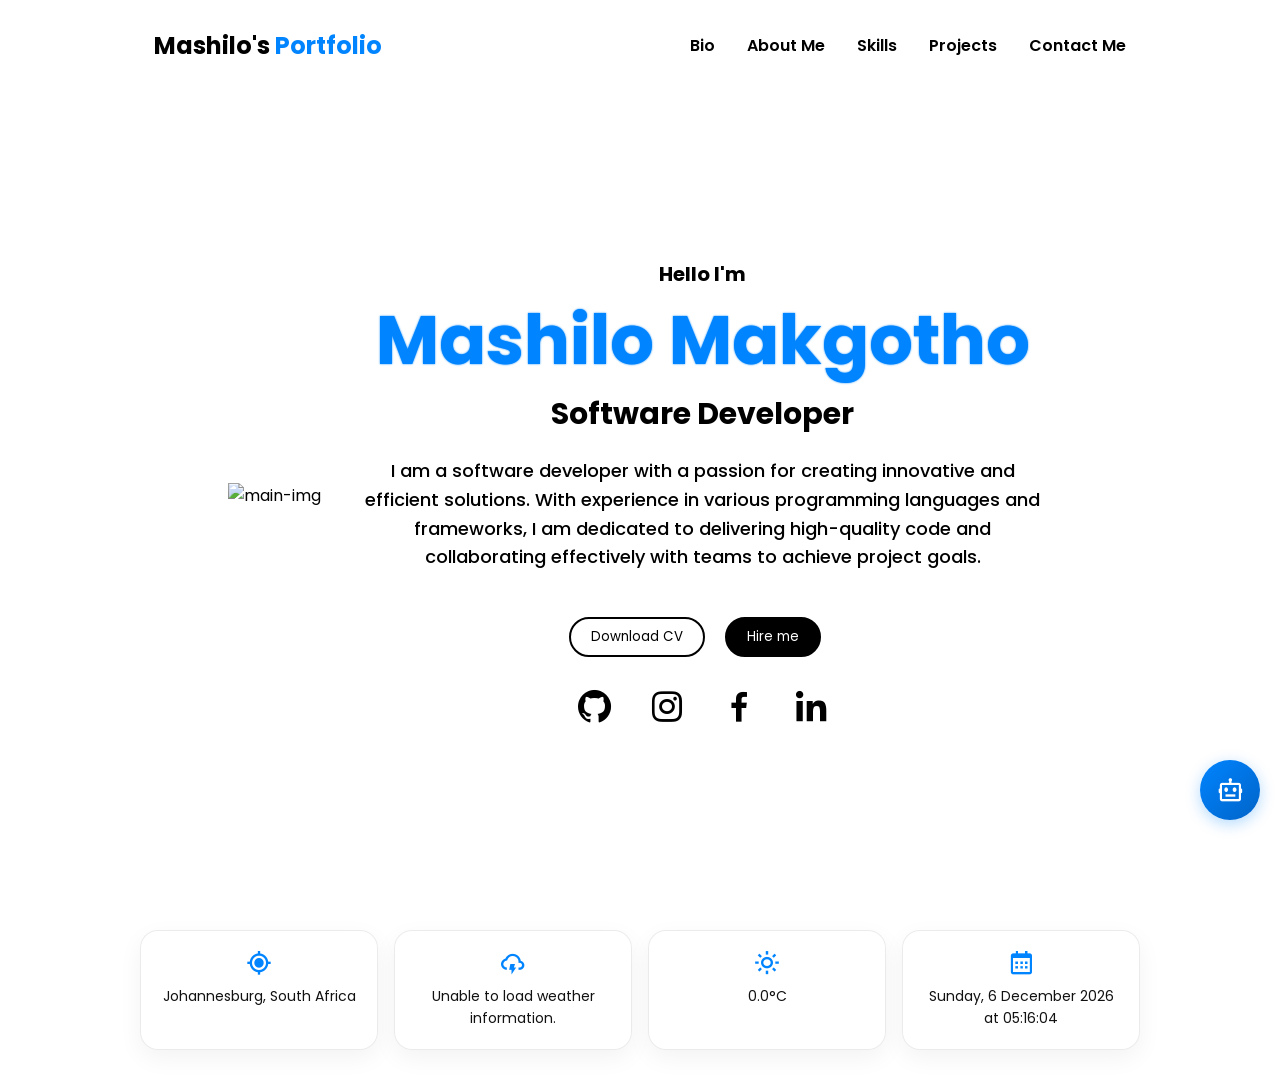
==== index.html @ 97f896b7 "Add files via upload" ====
<!DOCTYPE html>
<html lang="en">
<head>
    <meta charset="UTF-8">
    <meta name="viewport" content="width=device-width, initial-scale=1.0">
    <title>Mashilo's Portfolio Website</title>
    <link rel="stylesheet" href="style.css">
    <link rel="stylesheet" href="https://unpkg.com/aos@next/dist/aos.css" />
    <!-- Boxicons CSS -->
    <link href='https://unpkg.com/boxicons@2.1.4/css/boxicons.min.css' rel='stylesheet'>
</head>
<body>
    <nav>
        <div class="logo">
            <h2 data-aos="zoom-in" data-aos-duration="1200">Mashilo's <span> Portfolio</span></h2>
        </div>
        <div class="link">
            <ul>
                <li data-aos="fade-up" data-aos-duration="1200" data-aos-delay="200"><a href="index.html#bio">Bio</a></li>
                <li data-aos="fade-up" data-aos-duration="1200" data-aos-delay="400"><a href="about.html">About Me</a></li>
                <li data-aos="fade-up" data-aos-duration="1200" data-aos-delay="600"><a href="skills.html">Skills</a></li>
                <li data-aos="fade-up" data-aos-duration="1200" data-aos-delay="800"><a href="projects.html">Projects</a></li>
                <li data-aos="fade-up" data-aos-duration="1200" data-aos-delay="1000"><a href="contact.html">Contact Me</a></li>
            </ul>
        </div>
    </nav>
    <section class="bio" id="bio">
        <div class="img-term" data-aos="zoom-out-right" data-aos-duration="2500"><img class="men" src="img/Mashilo1.PNG" alt="main-img"></div>
        <div class="main-detail">
            <p data-aos="fade-left" data-aos-duration="1200" data-aos-delay="1200">Hello I'm</p>
            <h1 data-aos="fade-right" data-aos-duration="1200" data-aos-delay="1400">Mashilo Makgotho</h1>
            <h4 data-aos="fade-in" data-aos-duration="1200" data-aos-delay="1600">Software Developer</h4>
            <h5 data-aos="fade-in" data-aos-duration="1200" data-aos-delay="1700">I am a software developer with a passion for creating
                 innovative and efficient solutions. With experience in various programming languages and frameworks, I am dedicated to 
                 delivering high-quality code and collaborating effectively with teams to achieve project goals.</h5> 
            <br>
            <div class="btn">
                <button id="downloadCv" class="btn-1" data-aos="zoom-in-right" data-aos-duration="1200" data-aos-delay="1800">Download CV</button>
                <button class="btn-2" data-aos="zoom-in-left" data-aos-duration="1200" data-aos-delay="1800">Hire me</button>
            </div>

            <div class="social">
                <i class="bx bxl-github" data-aos="zoom-in" data-aos-duration="1200" data-aos-delay="2000"></i>
                <i class="bx bxl-instagram" data-aos="zoom-in" data-aos-duration="1200" data-aos-delay="2100"></i>
                <i class="bx bxl-facebook" data-aos="zoom-in" data-aos-duration="1200" data-aos-delay="2200"></i>
                <i class="bx bxl-linkedin" data-aos="zoom-in" data-aos-duration="1200" data-aos-delay="2300"></i>
            </div>
        </div>
    </section>

    <footer class="site-footer">
        <div class="weather-blocks">
            <div class="weather-block" >
                <i class="bx bx-current-location"></i>
                <p id="weatherLocation">Detecting your location...</p>
            </div>
            <div class="weather-block" >
                <i class="bx bx-cloud-lightning"></i>
                <p id="weatherDescription"></p>
            </div>
            <div class="weather-block" >
                <i class="bx bx-sun"></i>
                <p id="weatherTemp"></p>
            </div>
            <div class="weather-block" >
                <i class="bx bx-calendar"></i>
                <p id="weatherDate"></p>
            </div>
        </div>
    </footer>
    <script src="https://unpkg.com/aos@next/dist/aos.js"></script>
    <script>
      AOS.init({offset:0});
    </script>
    <script src="script.js"></script>
    <script>
        // Scroll buttons functionality
        const scrollButtons = document.getElementById('scroll-buttons');
        const scrollUp = document.getElementById('scroll-up');
        const scrollDown = document.getElementById('scroll-down');

        function toggleScrollButtons() {
            const scrollTop = window.pageYOffset || document.documentElement.scrollTop;
            const windowHeight = window.innerHeight;
            const documentHeight = document.documentElement.scrollHeight;

            if (scrollTop > 100) {
                scrollButtons.classList.add('show');
            } else {
                scrollButtons.classList.remove('show');
            }

            // Hide down button if at bottom
            if (scrollTop + windowHeight >= documentHeight - 100) {
                scrollDown.style.opacity = '0.5';
                scrollDown.style.pointerEvents = 'none';
            } else {
                scrollDown.style.opacity = '1';
                scrollDown.style.pointerEvents = 'auto';
            }

            // Hide up button if at top
            if (scrollTop < 100) {
                scrollUp.style.opacity = '0.5';
                scrollUp.style.pointerEvents = 'none';
            } else {
                scrollUp.style.opacity = '1';
                scrollUp.style.pointerEvents = 'auto';
            }
        }

        scrollUp.addEventListener('click', () => {
            window.scrollTo({ top: 0, behavior: 'smooth' });
        });

        scrollDown.addEventListener('click', () => {
            window.scrollTo({ top: document.body.scrollHeight, behavior: 'smooth' });
        });

        window.addEventListener('scroll', toggleScrollButtons);
        window.addEventListener('load', toggleScrollButtons);
    </script>
    <div id="scroll-buttons">
        <button id="scroll-up"><i class="bx bx-chevron-up"></i></button>
        <button id="scroll-down"><i class="bx bx-chevron-down"></i></button>
    </div>
    <div id="bot-trigger-small" onclick="window.location.href='about.html'">
        <i class="bx bx-bot"></i>
    </div>
</body>
</html>
---- style.css ----
@import url('https://fonts.googleapis.com/css2?family=Poppins:wght@200;300;500;600;700;900&display=swap');

*{
    margin: 0;
    padding: 0;
    font-family: 'Poppins', sans-serif;
    box-sizing: border-box;
}

body{
    width: 100%;
    min-height: 100vh;
}

/* Custom Scrollbar for the entire page */
::-webkit-scrollbar {
    width: 12px;
}

::-webkit-scrollbar-track {
    background: rgba(0, 132, 255, 0.1);
    border-radius: 10px;
}

::-webkit-scrollbar-thumb {
    background: linear-gradient(135deg, rgb(0, 132, 255), rgb(0, 100, 200));
    border-radius: 10px;
    border: 3px solid rgba(255, 255, 255, 0.3);
}

::-webkit-scrollbar-thumb:hover {
    background: linear-gradient(135deg, rgb(0, 100, 200), rgb(0, 80, 180));
}

nav{
    width: 100%;
    height: 10vh;
    display: flex;
    justify-content: space-around;
    align-items: center;
}

nav .logo h2 span{
    color: rgb(0, 132, 255);
}

nav .link ul{
    display: flex;
    align-items: center;
    justify-content: center;
    gap: 2rem;
    list-style: none;
}

nav .link ul li a{
    position: relative;
    text-decoration: none;
    color: black;
    font-weight: 600;
}

nav .link ul li a::before{
    content: "";
    position: absolute;
    left: 0;
    bottom: -4px;
    height: 3.5px;
    border-radius: 20px;
    background-color: rgb(0, 132, 255);
    width: 100%;
    scale: 0;
    transition: 0.2s ease-in-out;
}

nav .link ul li a:hover::before{
    scale: 1;
}

.bio{
    width: 100%;
    height: 90vh;
    display: flex;
    align-items: center;
    justify-content: center;
    gap: 2rem;
}

.bio .men{
    width: 400px;
    transition: 1s ease;
}

.bio .men:hover{
    transform: scale(1.3);
}

.bio .main-detail{
    text-align: center;
    color: black;
}

.bio .main-detail p{
    font-size: 20px;
    font-weight: 700;
}

.bio .main-detail h1{
    font-size: clamp(40px, 5px + 5vw, 70px);
    color: rgb(0, 132, 255);
    text-shadow: 0 0 2px rgb(0, 132, 255);
}

.bio .main-detail h4{
    font-size: 30px;
    margin-bottom: 20px;
}

.bio .main-detail h5{
    font-size: 18px;
    font-weight: 500;
    max-width: 700px;
    margin: 0 auto 20px;
    line-height: 1.6;
}

.bio .btn button{
    padding: 8px 20px;
    border-radius: 30px;
    margin-right: 1rem;
    margin-bottom: 30px;
    border: 2px solid black;
    outline: none;
    cursor: pointer;
    transition: 0.5s linear;
}

.bio .btn .btn-1{
    background-color: white;
    color: black;
    transition: 0.3s linear;
}

.bio .btn .btn-2{
    background-color: black;
    color: white;
    transition: 0.3s linear;
}

.bio .btn .btn-1:hover{
    background-color: black;
    color: white;
    box-shadow: 0 0 5px 2px black;
}

.bio .btn .btn-2:hover{
    background-color: white;
    color: black;
    box-shadow: 0 0 5px 2px black;
}

.social i{
    color: black;
    font-size: 40px;
    border-radius: 50%;
    margin: 0 14px;
    cursor: pointer;
    transition: 0.3s linear;
}

.social i:hover{
    color: white;
    background-color: black;
    box-shadow: 0 0 10px 5px rgb(0, 132, 255);
}

.about {
    width: 100%;
    padding: 50px 20px;
    text-align: center;
    background-color: #f9f9f9;
    color: black;
}

.about h2 {
    font-size: 36px;
    margin-bottom: 20px;
    color: rgb(0, 132, 255);
}

.about p {
    font-size: 18px;
    line-height: 1.6;
    max-width: 800px;
    margin: 0 auto;
}

.site-footer {
    width: 100%;
    padding: 30px 20px;
    color: #111;
    text-align: center;
}

.weather-blocks {
    display: grid;
    grid-template-columns: repeat(auto-fit, minmax(180px, 1fr));
    gap: 16px;
    max-width: 1000px;
    margin: 0 auto;
}

.weather-block {
    display: flex;
    flex-direction: column;
    align-items: center;
    gap: 8px;
    padding: 18px;
    border: 1px solid rgba(0, 0, 0, 0.08);
    border-radius: 18px;
    background-color: rgba(255, 255, 255, 0.92);
    box-shadow: 0 8px 24px rgba(0, 0, 0, 0.05);
    min-height: 120px;
}

.weather-block i {
    font-size: 28px;
    color: rgb(0, 132, 255);
}

.weather-block p {
    font-size: 14px;
    line-height: 1.6;
    margin: 0;
    color: #111;
    text-align: center;
    max-width: 220px;
}

.skills {
    width: 100%;
    padding: 50px 20px;
    background-color: #fff;
    color: black;
    text-align: center;
}

.skills h2 {
    font-size: 36px;
    margin-bottom: 40px;
    color: rgb(0, 132, 255);
}

.skill-category {
    margin-bottom: 40px;
}

.skill-category h3 {
    font-size: 24px;
    margin-bottom: 20px;
    color: rgb(0, 132, 255);
}

.skill-icons {
    display: flex;
    flex-wrap: wrap;
    justify-content: center;
    gap: 20px;
}

.skill-item {
    display: flex;
    flex-direction: column;
    align-items: center;
    text-align: center;
}

.skill-item i {
    font-size: 50px;
    color: black;
    cursor: pointer;
    transition: 0.3s linear;
    border-radius: 50%;
    padding: 10px;
}

.skill-item i:hover {
    color: white;
    background-color: rgb(0, 132, 255);
    box-shadow: 0 0 10px 5px rgba(0, 132, 255, 0.5);
}

.skill-item p {
    margin-top: 8px;
    font-size: 14px;
    font-weight: 500;
    color: #333;
}

/* Chatbot Styles */
.bot-trigger {
    display: flex;
    align-items: center;
    justify-content: center;
    gap: 10px;
    padding: 15px;
    background-color: #f0f8ff;
    border: 2px solid rgb(0, 132, 255);
    border-radius: 10px;
    cursor: pointer;
    transition: 0.3s;
    margin: 20px auto;
    max-width: 400px;
}

.bot-trigger:hover {
    background-color: rgb(0, 132, 255);
    color: white;
}

.bot-trigger i {
    font-size: 30px;
}

.chat-window {
    position: fixed;
    right: -320px; /* Start off-screen */
    top: 0;
    width: 300px;
    height: 100%;
    background: linear-gradient(135deg, rgba(255, 255, 255, 0.95), rgba(240, 248, 255, 0.95));
    backdrop-filter: blur(10px);
    border-left: 2px solid rgb(0, 132, 255);
    border-radius: 15px 0 0 15px;
    box-shadow: -5px 0 20px rgba(0, 132, 255, 0.3);
    display: flex;
    flex-direction: column;
    z-index: 1000;
    transition: right 0.5s ease-in-out, transform 0.3s ease;
    transform: scale(0.95);
}

.chat-window.show {
    right: 0;
    transform: scale(1);
}

.chat-header {
    display: flex;
    justify-content: space-between;
    align-items: center;
    padding: 15px;
    background: linear-gradient(90deg, rgb(0, 132, 255), rgb(0, 100, 200));
    color: white;
    border-radius: 15px 0 0 0;
    box-shadow: 0 2px 10px rgba(0, 0, 0, 0.1);
}

#close-chat {
    background: rgba(255, 255, 255, 0.2);
    border: none;
    color: white;
    font-size: 20px;
    cursor: pointer;
    border-radius: 50%;
    width: 30px;
    height: 30px;
    display: flex;
    align-items: center;
    justify-content: center;
    transition: background 0.3s ease, transform 0.2s ease;
}

#close-chat:hover {
    background: rgba(255, 255, 255, 0.4);
    transform: scale(1.1);
}

#chat-messages {
    flex: 1;
    overflow-y: auto;
    padding: 15px;
    background: rgba(255, 255, 255, 0.8);
    border-bottom: 1px solid rgba(0, 132, 255, 0.2);
}

/* Custom Scrollbar for Chat Messages */
#chat-messages::-webkit-scrollbar {
    width: 8px;
}

#chat-messages::-webkit-scrollbar-track {
    background: rgba(0, 132, 255, 0.1);
    border-radius: 10px;
}

#chat-messages::-webkit-scrollbar-thumb {
    background: linear-gradient(135deg, rgb(0, 132, 255), rgb(0, 100, 200));
    border-radius: 10px;
    border: 2px solid rgba(255, 255, 255, 0.3);
}

#chat-messages::-webkit-scrollbar-thumb:hover {
    background: linear-gradient(135deg, rgb(0, 100, 200), rgb(0, 80, 180));
}

.chat-input-area {
    display: flex;
    padding: 15px;
    background: rgba(255, 255, 255, 0.9);
    border-radius: 0 0 15px 0;
}

.message {
    margin-bottom: 12px;
    padding: 10px 12px;
    border-radius: 15px;
    font-size: 14px;
    line-height: 1.4;
    animation: fadeIn 0.3s ease-in;
}

.message.user {
    text-align: right;
    background: linear-gradient(135deg, rgb(0, 132, 255), rgb(0, 100, 200));
    color: white;
    align-self: flex-end;
    margin-left: 50px;
}

.message.bot {
    text-align: left;
    background: linear-gradient(135deg, #f1f8e9, #e8f5e8);
    color: #333;
    align-self: flex-start;
    margin-right: 50px;
    border: 1px solid rgba(0, 132, 255, 0.1);
}

#chat-input {
    flex: 1;
    padding: 12px 15px;
    border: 2px solid rgba(0, 132, 255, 0.3);
    border-radius: 25px;
    outline: none;
    font-size: 14px;
    transition: border-color 0.3s ease, box-shadow 0.3s ease;
}

#chat-input:focus {
    border-color: rgb(0, 132, 255);
    box-shadow: 0 0 8px rgba(0, 132, 255, 0.3);
}

#chat-send {
    margin-left: 10px;
    padding: 12px 20px;
    background: linear-gradient(135deg, rgb(0, 132, 255), rgb(0, 100, 200));
    color: white;
    border: none;
    border-radius: 25px;
    cursor: pointer;
    font-weight: 600;
    transition: transform 0.2s ease, box-shadow 0.3s ease;
}

#chat-send:hover {
    transform: translateY(-2px);
    box-shadow: 0 4px 15px rgba(0, 132, 255, 0.4);
}

@keyframes fadeIn {
    from {
        opacity: 0;
        transform: translateY(10px);
    }
    to {
        opacity: 1;
        transform: translateY(0);
    }
}

/* Scroll Buttons */
#scroll-buttons {
    position: fixed;
    bottom: 20px;
    right: 20px;
    display: flex;
    flex-direction: column;
    gap: 10px;
    z-index: 999;
    opacity: 0;
    visibility: hidden;
    transition: opacity 0.3s ease, visibility 0.3s ease;
}

#scroll-buttons.show {
    opacity: 1;
    visibility: visible;
}

#scroll-up, #scroll-down {
    width: 50px;
    height: 50px;
    border: none;
    border-radius: 50%;
    background: linear-gradient(135deg, rgb(0, 132, 255), rgb(0, 100, 200));
    color: white;
    cursor: pointer;
    display: flex;
    align-items: center;
    justify-content: center;
    font-size: 24px;
    box-shadow: 0 4px 15px rgba(0, 132, 255, 0.3);
    transition: transform 0.2s ease, box-shadow 0.3s ease;
}

#scroll-up:hover, #scroll-down:hover {
    transform: scale(1.1);
    box-shadow: 0 6px 20px rgba(0, 132, 255, 0.4);
}

#scroll-up:active, #scroll-down:active {
    transform: scale(0.95);
}

/* Small Bot Trigger */
#bot-trigger-small {
    position: fixed;
    bottom: 80px;
    right: 20px;
    width: 60px;
    height: 60px;
    border-radius: 50%;
    background: linear-gradient(135deg, rgb(0, 132, 255), rgb(0, 100, 200));
    color: white;
    display: flex;
    align-items: center;
    justify-content: center;
    font-size: 28px;
    cursor: pointer;
    box-shadow: 0 4px 15px rgba(0, 132, 255, 0.3);
    transition: transform 0.2s ease, box-shadow 0.3s ease;
    z-index: 1000;
    animation: pulse 2s infinite;
}

#bot-trigger-small:hover {
    transform: scale(1.1);
    box-shadow: 0 6px 20px rgba(0, 132, 255, 0.4);
}

@keyframes pulse {
    0% {
        box-shadow: 0 4px 15px rgba(0, 132, 255, 0.3);
    }
    50% {
        box-shadow: 0 4px 20px rgba(0, 132, 255, 0.5);
    }
    100% {
        box-shadow: 0 4px 15px rgba(0, 132, 255, 0.3);
    }
}

.contact {
    width: 100%;
    min-height: calc(100vh - 10vh);
    padding: 60px 20px;
    background-color: #f6f8ff;
    color: #111;
}

.contact-header {
    max-width: 900px;
    margin: 0 auto;
    text-align: center;
}

.contact-header h2 {
    font-size: 36px;
    color: rgb(0, 132, 255);
    margin-bottom: 10px;
}

.contact-header p {
    font-size: 18px;
    max-width: 700px;
    margin: 0 auto;
    line-height: 1.7;
}

.contact-grid {
    display: grid;
    grid-template-columns: repeat(auto-fit, minmax(220px, 1fr));
    gap: 20px;
    margin-top: 40px;
}

.contact-card {
    background-color: white;
    border: 1px solid rgba(0, 0, 0, 0.08);
    border-radius: 24px;
    padding: 30px 24px;
    text-align: center;
    box-shadow: 0 18px 45px rgba(0, 0, 0, 0.05);
}

.contact-card i {
    font-size: 40px;
    color: rgb(0, 132, 255);
    margin-bottom: 18px;
}

.contact-card h3 {
    font-size: 20px;
    margin-bottom: 10px;
}

.contact-card p {
    font-size: 16px;
    line-height: 1.6;
}

.contact-card a {
    color: #111;
    text-decoration: none;
    font-weight: 600;
}

.contact-card a:hover {
    color: rgb(0, 132, 255);
}

.qr-grid {
    display: grid;
    grid-template-columns: repeat(auto-fit, minmax(240px, 1fr));
    gap: 24px;
    margin-top: 40px;
}

.qr-card {
    background-color: white;
    border-radius: 24px;
    padding: 30px 24px;
    text-align: center;
    border: 1px solid rgba(0, 0, 0, 0.08);
    box-shadow: 0 18px 45px rgba(0, 0, 0, 0.05);
}

.qr-code {
    width: 160px;
    height: 160px;
    margin: 0 auto 18px;
    border-radius: 24px;
    overflow: hidden;
    background-color: #111;
    display: flex;
    align-items: center;
    justify-content: center;
}

.qr-card h4 {
    font-size: 18px;
    margin-bottom: 8px;
    color: rgb(0, 132, 255);
}

.qr-card p {
    font-size: 15px;
    line-height: 1.6;
    color: #444;
}

@media (max-width:768px) {
    nav .link{
        display: none;
    }

    .bio{
        display: flex;
        flex-direction: column;
    }

    .img-term{
        display: flex;
        justify-content: center;
    }

    .bio .men{
        width: 50%;
    }

    .skill-icons {
        gap: 15px;
    }

    .skill-item i {
        font-size: 40px;
    }

    .skill-item p {
        font-size: 12px;
    }
}

/* Projects Page Styles */
.projects {
    width: 100%;
    min-height: calc(100vh - 10vh);
    padding: 60px 20px;
    background-color: #f6f8ff;
    color: #111;
}

.projects-header {
    max-width: 900px;
    margin: 0 auto;
    text-align: center;
    margin-bottom: 60px;
}

.projects-header h2 {
    font-size: 36px;
    color: rgb(0, 132, 255);
    margin-bottom: 10px;
}

.projects-header p {
    font-size: 18px;
    max-width: 700px;
    margin: 0 auto;
    line-height: 1.7;
}

.projects-grid {
    display: grid;
    grid-template-columns: repeat(auto-fit, minmax(300px, 1fr));
    gap: 40px;
    max-width: 1200px;
    margin: 0 auto;
}

.project-card {
    background-color: white;
    border-radius: 15px;
    overflow: hidden;
    box-shadow: 0 8px 24px rgba(0, 0, 0, 0.08);
    transition: transform 0.3s ease, box-shadow 0.3s ease;
}

.project-card:hover {
    transform: translateY(-10px);
    box-shadow: 0 12px 32px rgba(0, 132, 255, 0.15);
}

.project-slider {
    position: relative;
    width: 100%;
    height: 250px;
    background-color: #f0f0f0;
    overflow: hidden;
}

.slide-container {
    display: flex;
    width: 100%;
    height: 100%;
}

.slide {
    min-width: 100%;
    height: 100%;
    display: flex;
    align-items: center;
    justify-content: center;
    transition: transform 0.5s ease;
}

.slide img {
    width: 100%;
    height: 100%;
    object-fit: cover;
}

.slide-placeholder {
    width: 100%;
    height: 100%;
    background: linear-gradient(135deg, rgba(0, 132, 255, 0.1), rgba(0, 132, 255, 0.05));
    display: flex;
    align-items: center;
    justify-content: center;
    font-size: 60px;
    color: rgb(0, 132, 255);
}

.slider-controls {
    position: absolute;
    bottom: 10px;
    left: 50%;
    transform: translateX(-50%);
    display: flex;
    gap: 5px;
    z-index: 10;
}

.dot {
    width: 10px;
    height: 10px;
    border-radius: 50%;
    background-color: rgba(255, 255, 255, 0.6);
    cursor: pointer;
    transition: 0.3s ease;
}

.dot.active {
    background-color: rgb(0, 132, 255);
}

.slider-arrows {
    position: absolute;
    top: 50%;
    transform: translateY(-50%);
    width: 100%;
    display: flex;
    justify-content: space-between;
    padding: 0 15px;
    z-index: 5;
}

.arrow {
    background-color: rgba(0, 0, 0, 0.5);
    color: white;
    border: none;
    width: 40px;
    height: 40px;
    border-radius: 50%;
    cursor: pointer;
    display: flex;
    align-items: center;
    justify-content: center;
    font-size: 20px;
    transition: background-color 0.3s ease;
}

.arrow:hover {
    background-color: rgb(0, 132, 255);
}

.project-content {
    padding: 25px;
}

.project-content h3 {
    font-size: 22px;
    color: rgb(0, 132, 255);
    margin-bottom: 10px;
}

.project-content p {
    font-size: 15px;
    line-height: 1.6;
    color: #555;
    margin-bottom: 15px;
}

.project-tags {
    display: flex;
    flex-wrap: wrap;
    gap: 8px;
    margin-bottom: 15px;
}

.tag {
    display: inline-block;
    padding: 5px 12px;
    background-color: rgba(0, 132, 255, 0.1);
    color: rgb(0, 132, 255);
    border-radius: 20px;
    font-size: 12px;
    font-weight: 600;
}

.project-links {
    display: flex;
    gap: 10px;
}

.project-links a {
    flex: 1;
    padding: 10px 15px;
    background-color: rgb(0, 132, 255);
    color: white;
    text-decoration: none;
    border-radius: 8px;
    text-align: center;
    font-weight: 600;
    transition: 0.3s ease;
    font-size: 14px;
}

.project-links a:hover {
    background-color: rgb(0, 100, 200);
    box-shadow: 0 4px 12px rgba(0, 132, 255, 0.3);
}
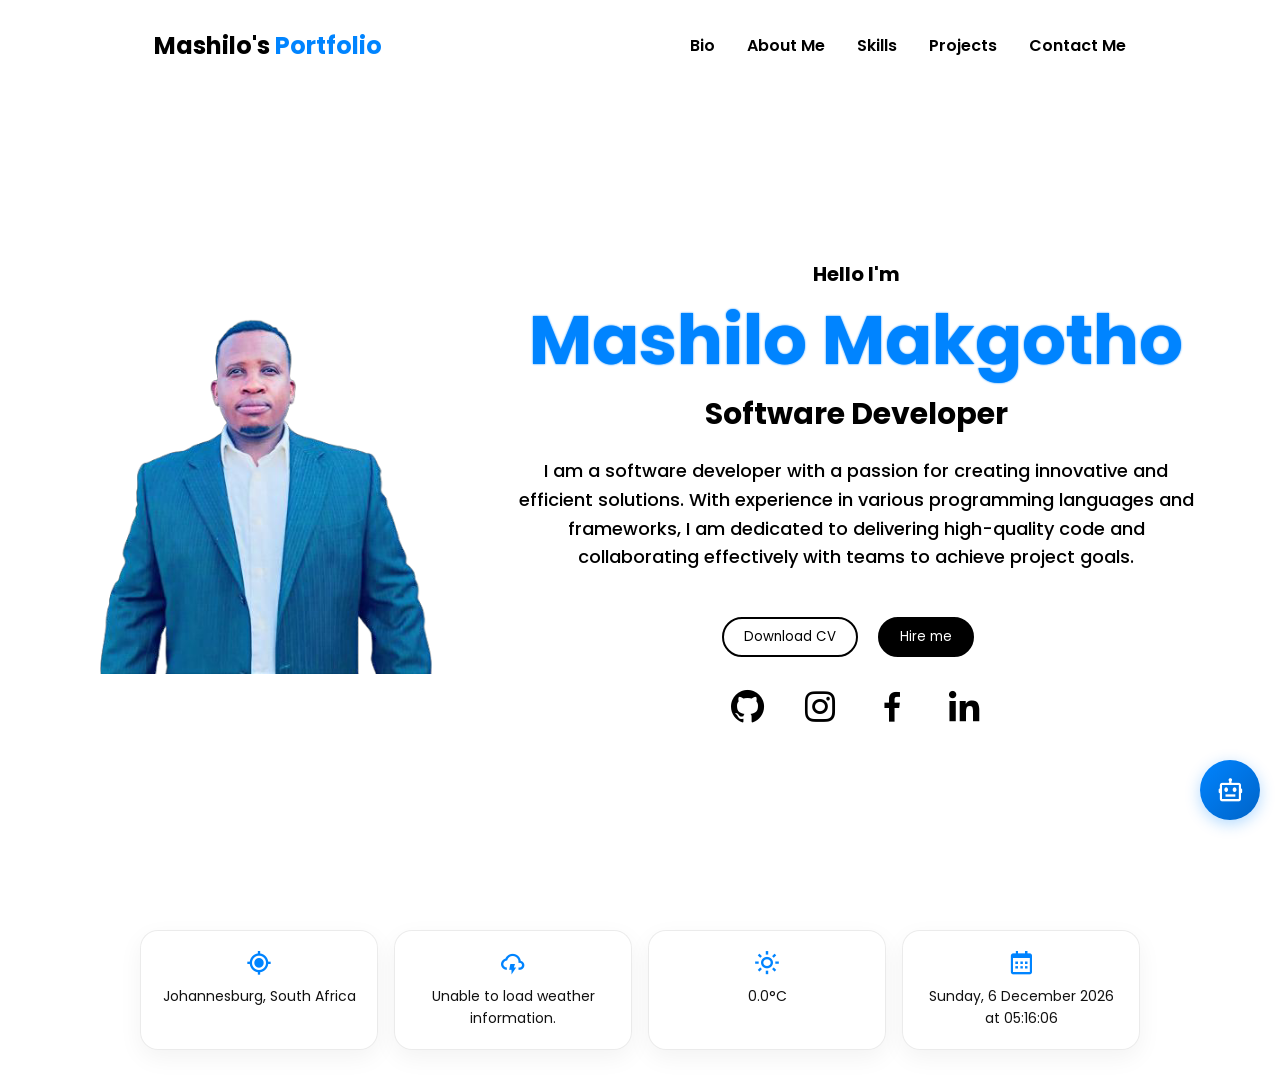
==== commit a13b15b4: "adding a picture and modifing index page" ====
--- a/index.html
+++ b/index.html
@@ -1,131 +1,131 @@
-<!DOCTYPE html>
-<html lang="en">
-<head>
-    <meta charset="UTF-8">
-    <meta name="viewport" content="width=device-width, initial-scale=1.0">
-    <title>Mashilo's Portfolio Website</title>
-    <link rel="stylesheet" href="style.css">
-    <link rel="stylesheet" href="https://unpkg.com/aos@next/dist/aos.css" />
-    <!-- Boxicons CSS -->
-    <link href='https://unpkg.com/boxicons@2.1.4/css/boxicons.min.css' rel='stylesheet'>
-</head>
-<body>
-    <nav>
-        <div class="logo">
-            <h2 data-aos="zoom-in" data-aos-duration="1200">Mashilo's <span> Portfolio</span></h2>
-        </div>
-        <div class="link">
-            <ul>
-                <li data-aos="fade-up" data-aos-duration="1200" data-aos-delay="200"><a href="index.html#bio">Bio</a></li>
-                <li data-aos="fade-up" data-aos-duration="1200" data-aos-delay="400"><a href="about.html">About Me</a></li>
-                <li data-aos="fade-up" data-aos-duration="1200" data-aos-delay="600"><a href="skills.html">Skills</a></li>
-                <li data-aos="fade-up" data-aos-duration="1200" data-aos-delay="800"><a href="projects.html">Projects</a></li>
-                <li data-aos="fade-up" data-aos-duration="1200" data-aos-delay="1000"><a href="contact.html">Contact Me</a></li>
-            </ul>
-        </div>
-    </nav>
-    <section class="bio" id="bio">
-        <div class="img-term" data-aos="zoom-out-right" data-aos-duration="2500"><img class="men" src="img/Mashilo1.PNG" alt="main-img"></div>
-        <div class="main-detail">
-            <p data-aos="fade-left" data-aos-duration="1200" data-aos-delay="1200">Hello I'm</p>
-            <h1 data-aos="fade-right" data-aos-duration="1200" data-aos-delay="1400">Mashilo Makgotho</h1>
-            <h4 data-aos="fade-in" data-aos-duration="1200" data-aos-delay="1600">Software Developer</h4>
-            <h5 data-aos="fade-in" data-aos-duration="1200" data-aos-delay="1700">I am a software developer with a passion for creating
-                 innovative and efficient solutions. With experience in various programming languages and frameworks, I am dedicated to 
-                 delivering high-quality code and collaborating effectively with teams to achieve project goals.</h5> 
-            <br>
-            <div class="btn">
-                <button id="downloadCv" class="btn-1" data-aos="zoom-in-right" data-aos-duration="1200" data-aos-delay="1800">Download CV</button>
-                <button class="btn-2" data-aos="zoom-in-left" data-aos-duration="1200" data-aos-delay="1800">Hire me</button>
-            </div>
-
-            <div class="social">
-                <i class="bx bxl-github" data-aos="zoom-in" data-aos-duration="1200" data-aos-delay="2000"></i>
-                <i class="bx bxl-instagram" data-aos="zoom-in" data-aos-duration="1200" data-aos-delay="2100"></i>
-                <i class="bx bxl-facebook" data-aos="zoom-in" data-aos-duration="1200" data-aos-delay="2200"></i>
-                <i class="bx bxl-linkedin" data-aos="zoom-in" data-aos-duration="1200" data-aos-delay="2300"></i>
-            </div>
-        </div>
-    </section>
-
-    <footer class="site-footer">
-        <div class="weather-blocks">
-            <div class="weather-block" >
-                <i class="bx bx-current-location"></i>
-                <p id="weatherLocation">Detecting your location...</p>
-            </div>
-            <div class="weather-block" >
-                <i class="bx bx-cloud-lightning"></i>
-                <p id="weatherDescription"></p>
-            </div>
-            <div class="weather-block" >
-                <i class="bx bx-sun"></i>
-                <p id="weatherTemp"></p>
-            </div>
-            <div class="weather-block" >
-                <i class="bx bx-calendar"></i>
-                <p id="weatherDate"></p>
-            </div>
-        </div>
-    </footer>
-    <script src="https://unpkg.com/aos@next/dist/aos.js"></script>
-    <script>
-      AOS.init({offset:0});
-    </script>
-    <script src="script.js"></script>
-    <script>
-        // Scroll buttons functionality
-        const scrollButtons = document.getElementById('scroll-buttons');
-        const scrollUp = document.getElementById('scroll-up');
-        const scrollDown = document.getElementById('scroll-down');
-
-        function toggleScrollButtons() {
-            const scrollTop = window.pageYOffset || document.documentElement.scrollTop;
-            const windowHeight = window.innerHeight;
-            const documentHeight = document.documentElement.scrollHeight;
-
-            if (scrollTop > 100) {
-                scrollButtons.classList.add('show');
-            } else {
-                scrollButtons.classList.remove('show');
-            }
-
-            // Hide down button if at bottom
-            if (scrollTop + windowHeight >= documentHeight - 100) {
-                scrollDown.style.opacity = '0.5';
-                scrollDown.style.pointerEvents = 'none';
-            } else {
-                scrollDown.style.opacity = '1';
-                scrollDown.style.pointerEvents = 'auto';
-            }
-
-            // Hide up button if at top
-            if (scrollTop < 100) {
-                scrollUp.style.opacity = '0.5';
-                scrollUp.style.pointerEvents = 'none';
-            } else {
-                scrollUp.style.opacity = '1';
-                scrollUp.style.pointerEvents = 'auto';
-            }
-        }
-
-        scrollUp.addEventListener('click', () => {
-            window.scrollTo({ top: 0, behavior: 'smooth' });
-        });
-
-        scrollDown.addEventListener('click', () => {
-            window.scrollTo({ top: document.body.scrollHeight, behavior: 'smooth' });
-        });
-
-        window.addEventListener('scroll', toggleScrollButtons);
-        window.addEventListener('load', toggleScrollButtons);
-    </script>
-    <div id="scroll-buttons">
-        <button id="scroll-up"><i class="bx bx-chevron-up"></i></button>
-        <button id="scroll-down"><i class="bx bx-chevron-down"></i></button>
-    </div>
-    <div id="bot-trigger-small" onclick="window.location.href='about.html'">
-        <i class="bx bx-bot"></i>
-    </div>
-</body>
+<!DOCTYPE html>
+<html lang="en">
+<head>
+    <meta charset="UTF-8">
+    <meta name="viewport" content="width=device-width, initial-scale=1.0">
+    <title>Mashilo's Portfolio Website</title>
+    <link rel="stylesheet" href="style.css">
+    <link rel="stylesheet" href="https://unpkg.com/aos@next/dist/aos.css" />
+    <!-- Boxicons CSS -->
+    <link href='https://unpkg.com/boxicons@2.1.4/css/boxicons.min.css' rel='stylesheet'>
+</head>
+<body>
+    <nav>
+        <div class="logo">
+            <h2 data-aos="zoom-in" data-aos-duration="1200">Mashilo's <span> Portfolio</span></h2>
+        </div>
+        <div class="link">
+            <ul>
+                <li data-aos="fade-up" data-aos-duration="1200" data-aos-delay="200"><a href="index.html#bio">Bio</a></li>
+                <li data-aos="fade-up" data-aos-duration="1200" data-aos-delay="400"><a href="about.html">About Me</a></li>
+                <li data-aos="fade-up" data-aos-duration="1200" data-aos-delay="600"><a href="skills.html">Skills</a></li>
+                <li data-aos="fade-up" data-aos-duration="1200" data-aos-delay="800"><a href="projects.html">Projects</a></li>
+                <li data-aos="fade-up" data-aos-duration="1200" data-aos-delay="1000"><a href="contact.html">Contact Me</a></li>
+            </ul>
+        </div>
+    </nav>
+    <section class="bio" id="bio">
+        <div class="img-term" data-aos="zoom-out-right" data-aos-duration="2500"><img class="men" src="Mashilo1.PNG" alt="profile-img"></div>
+        <div class="main-detail">
+            <p data-aos="fade-left" data-aos-duration="1200" data-aos-delay="1200">Hello I'm</p>
+            <h1 data-aos="fade-right" data-aos-duration="1200" data-aos-delay="1400">Mashilo Makgotho</h1>
+            <h4 data-aos="fade-in" data-aos-duration="1200" data-aos-delay="1600">Software Developer</h4>
+            <h5 data-aos="fade-in" data-aos-duration="1200" data-aos-delay="1700">I am a software developer with a passion for creating
+                 innovative and efficient solutions. With experience in various programming languages and frameworks, I am dedicated to 
+                 delivering high-quality code and collaborating effectively with teams to achieve project goals.</h5> 
+            <br>
+            <div class="btn">
+                <button id="downloadCv" class="btn-1" data-aos="zoom-in-right" data-aos-duration="1200" data-aos-delay="1800">Download CV</button>
+                <button class="btn-2" data-aos="zoom-in-left" data-aos-duration="1200" data-aos-delay="1800">Hire me</button>
+            </div>
+
+            <div class="social">
+                <i class="bx bxl-github" data-aos="zoom-in" data-aos-duration="1200" data-aos-delay="2000"></i>
+                <i class="bx bxl-instagram" data-aos="zoom-in" data-aos-duration="1200" data-aos-delay="2100"></i>
+                <i class="bx bxl-facebook" data-aos="zoom-in" data-aos-duration="1200" data-aos-delay="2200"></i>
+                <i class="bx bxl-linkedin" data-aos="zoom-in" data-aos-duration="1200" data-aos-delay="2300"></i>
+            </div>
+        </div>
+    </section>
+
+    <footer class="site-footer">
+        <div class="weather-blocks">
+            <div class="weather-block" >
+                <i class="bx bx-current-location"></i>
+                <p id="weatherLocation">Detecting your location...</p>
+            </div>
+            <div class="weather-block" >
+                <i class="bx bx-cloud-lightning"></i>
+                <p id="weatherDescription"></p>
+            </div>
+            <div class="weather-block" >
+                <i class="bx bx-sun"></i>
+                <p id="weatherTemp"></p>
+            </div>
+            <div class="weather-block" >
+                <i class="bx bx-calendar"></i>
+                <p id="weatherDate"></p>
+            </div>
+        </div>
+    </footer>
+    <script src="https://unpkg.com/aos@next/dist/aos.js"></script>
+    <script>
+      AOS.init({offset:0});
+    </script>
+    <script src="script.js"></script>
+    <script>
+        // Scroll buttons functionality
+        const scrollButtons = document.getElementById('scroll-buttons');
+        const scrollUp = document.getElementById('scroll-up');
+        const scrollDown = document.getElementById('scroll-down');
+
+        function toggleScrollButtons() {
+            const scrollTop = window.pageYOffset || document.documentElement.scrollTop;
+            const windowHeight = window.innerHeight;
+            const documentHeight = document.documentElement.scrollHeight;
+
+            if (scrollTop > 100) {
+                scrollButtons.classList.add('show');
+            } else {
+                scrollButtons.classList.remove('show');
+            }
+
+            // Hide down button if at bottom
+            if (scrollTop + windowHeight >= documentHeight - 100) {
+                scrollDown.style.opacity = '0.5';
+                scrollDown.style.pointerEvents = 'none';
+            } else {
+                scrollDown.style.opacity = '1';
+                scrollDown.style.pointerEvents = 'auto';
+            }
+
+            // Hide up button if at top
+            if (scrollTop < 100) {
+                scrollUp.style.opacity = '0.5';
+                scrollUp.style.pointerEvents = 'none';
+            } else {
+                scrollUp.style.opacity = '1';
+                scrollUp.style.pointerEvents = 'auto';
+            }
+        }
+
+        scrollUp.addEventListener('click', () => {
+            window.scrollTo({ top: 0, behavior: 'smooth' });
+        });
+
+        scrollDown.addEventListener('click', () => {
+            window.scrollTo({ top: document.body.scrollHeight, behavior: 'smooth' });
+        });
+
+        window.addEventListener('scroll', toggleScrollButtons);
+        window.addEventListener('load', toggleScrollButtons);
+    </script>
+    <div id="scroll-buttons">
+        <button id="scroll-up"><i class="bx bx-chevron-up"></i></button>
+        <button id="scroll-down"><i class="bx bx-chevron-down"></i></button>
+    </div>
+    <div id="bot-trigger-small" onclick="window.location.href='about.html'">
+        <i class="bx bx-bot"></i>
+    </div>
+</body>
 </html>
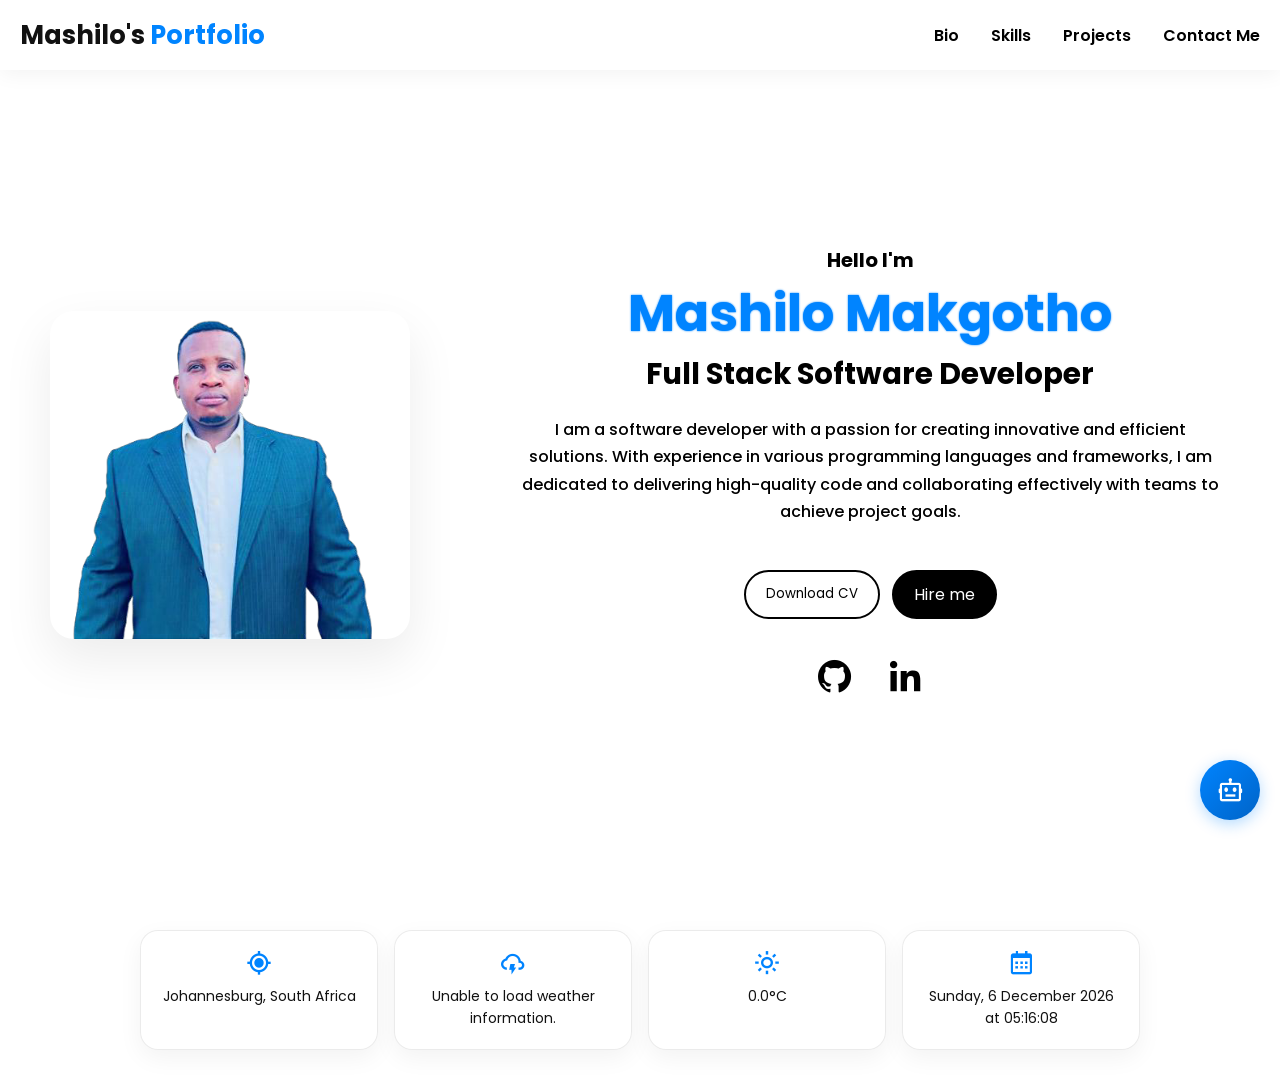
==== commit a394e798: "feat: enhance portfolio with Devicons, project slider, contact page, weather widget, animations, and" ====
--- a/index.html
+++ b/index.html
@@ -1,131 +1,158 @@
-<!DOCTYPE html>
-<html lang="en">
-<head>
-    <meta charset="UTF-8">
-    <meta name="viewport" content="width=device-width, initial-scale=1.0">
-    <title>Mashilo's Portfolio Website</title>
-    <link rel="stylesheet" href="style.css">
-    <link rel="stylesheet" href="https://unpkg.com/aos@next/dist/aos.css" />
-    <!-- Boxicons CSS -->
-    <link href='https://unpkg.com/boxicons@2.1.4/css/boxicons.min.css' rel='stylesheet'>
-</head>
-<body>
-    <nav>
-        <div class="logo">
-            <h2 data-aos="zoom-in" data-aos-duration="1200">Mashilo's <span> Portfolio</span></h2>
-        </div>
-        <div class="link">
-            <ul>
-                <li data-aos="fade-up" data-aos-duration="1200" data-aos-delay="200"><a href="index.html#bio">Bio</a></li>
-                <li data-aos="fade-up" data-aos-duration="1200" data-aos-delay="400"><a href="about.html">About Me</a></li>
-                <li data-aos="fade-up" data-aos-duration="1200" data-aos-delay="600"><a href="skills.html">Skills</a></li>
-                <li data-aos="fade-up" data-aos-duration="1200" data-aos-delay="800"><a href="projects.html">Projects</a></li>
-                <li data-aos="fade-up" data-aos-duration="1200" data-aos-delay="1000"><a href="contact.html">Contact Me</a></li>
-            </ul>
-        </div>
-    </nav>
-    <section class="bio" id="bio">
-        <div class="img-term" data-aos="zoom-out-right" data-aos-duration="2500"><img class="men" src="Mashilo1.PNG" alt="profile-img"></div>
-        <div class="main-detail">
-            <p data-aos="fade-left" data-aos-duration="1200" data-aos-delay="1200">Hello I'm</p>
-            <h1 data-aos="fade-right" data-aos-duration="1200" data-aos-delay="1400">Mashilo Makgotho</h1>
-            <h4 data-aos="fade-in" data-aos-duration="1200" data-aos-delay="1600">Software Developer</h4>
-            <h5 data-aos="fade-in" data-aos-duration="1200" data-aos-delay="1700">I am a software developer with a passion for creating
-                 innovative and efficient solutions. With experience in various programming languages and frameworks, I am dedicated to 
-                 delivering high-quality code and collaborating effectively with teams to achieve project goals.</h5> 
-            <br>
-            <div class="btn">
-                <button id="downloadCv" class="btn-1" data-aos="zoom-in-right" data-aos-duration="1200" data-aos-delay="1800">Download CV</button>
-                <button class="btn-2" data-aos="zoom-in-left" data-aos-duration="1200" data-aos-delay="1800">Hire me</button>
-            </div>
-
-            <div class="social">
-                <i class="bx bxl-github" data-aos="zoom-in" data-aos-duration="1200" data-aos-delay="2000"></i>
-                <i class="bx bxl-instagram" data-aos="zoom-in" data-aos-duration="1200" data-aos-delay="2100"></i>
-                <i class="bx bxl-facebook" data-aos="zoom-in" data-aos-duration="1200" data-aos-delay="2200"></i>
-                <i class="bx bxl-linkedin" data-aos="zoom-in" data-aos-duration="1200" data-aos-delay="2300"></i>
-            </div>
-        </div>
-    </section>
-
-    <footer class="site-footer">
-        <div class="weather-blocks">
-            <div class="weather-block" >
-                <i class="bx bx-current-location"></i>
-                <p id="weatherLocation">Detecting your location...</p>
-            </div>
-            <div class="weather-block" >
-                <i class="bx bx-cloud-lightning"></i>
-                <p id="weatherDescription"></p>
-            </div>
-            <div class="weather-block" >
-                <i class="bx bx-sun"></i>
-                <p id="weatherTemp"></p>
-            </div>
-            <div class="weather-block" >
-                <i class="bx bx-calendar"></i>
-                <p id="weatherDate"></p>
-            </div>
-        </div>
-    </footer>
-    <script src="https://unpkg.com/aos@next/dist/aos.js"></script>
-    <script>
-      AOS.init({offset:0});
-    </script>
-    <script src="script.js"></script>
-    <script>
-        // Scroll buttons functionality
-        const scrollButtons = document.getElementById('scroll-buttons');
-        const scrollUp = document.getElementById('scroll-up');
-        const scrollDown = document.getElementById('scroll-down');
-
-        function toggleScrollButtons() {
-            const scrollTop = window.pageYOffset || document.documentElement.scrollTop;
-            const windowHeight = window.innerHeight;
-            const documentHeight = document.documentElement.scrollHeight;
-
-            if (scrollTop > 100) {
-                scrollButtons.classList.add('show');
-            } else {
-                scrollButtons.classList.remove('show');
-            }
-
-            // Hide down button if at bottom
-            if (scrollTop + windowHeight >= documentHeight - 100) {
-                scrollDown.style.opacity = '0.5';
-                scrollDown.style.pointerEvents = 'none';
-            } else {
-                scrollDown.style.opacity = '1';
-                scrollDown.style.pointerEvents = 'auto';
-            }
-
-            // Hide up button if at top
-            if (scrollTop < 100) {
-                scrollUp.style.opacity = '0.5';
-                scrollUp.style.pointerEvents = 'none';
-            } else {
-                scrollUp.style.opacity = '1';
-                scrollUp.style.pointerEvents = 'auto';
-            }
-        }
-
-        scrollUp.addEventListener('click', () => {
-            window.scrollTo({ top: 0, behavior: 'smooth' });
-        });
-
-        scrollDown.addEventListener('click', () => {
-            window.scrollTo({ top: document.body.scrollHeight, behavior: 'smooth' });
-        });
-
-        window.addEventListener('scroll', toggleScrollButtons);
-        window.addEventListener('load', toggleScrollButtons);
-    </script>
-    <div id="scroll-buttons">
-        <button id="scroll-up"><i class="bx bx-chevron-up"></i></button>
-        <button id="scroll-down"><i class="bx bx-chevron-down"></i></button>
-    </div>
-    <div id="bot-trigger-small" onclick="window.location.href='about.html'">
-        <i class="bx bx-bot"></i>
-    </div>
-</body>
+<!DOCTYPE html>
+<html lang="en">
+<head>
+    <meta charset="UTF-8">
+    <meta name="viewport" content="width=device-width, initial-scale=1.0">
+    <title>Mashilo's Portfolio Website</title>
+    <link rel="stylesheet" href="style.css">
+    <link rel="stylesheet" href="https://unpkg.com/aos@next/dist/aos.css" />
+    <!-- Boxicons CSS -->
+    <link href='https://unpkg.com/boxicons@2.1.4/css/boxicons.min.css' rel='stylesheet'>
+</head>
+<body>
+    <nav>
+        <div class="logo">
+            <h2 data-aos="zoom-in" data-aos-duration="1200">Mashilo's <span> Portfolio</span></h2>
+        </div>
+        <button class="menu-toggle" type="button" aria-label="Toggle navigation" aria-expanded="false">
+            <i class="bx bx-menu"></i>
+        </button>
+        <div class="link">
+            <ul>
+                <li data-aos="fade-up" data-aos-duration="1200" data-aos-delay="200"><a href="index.html#bio">Bio</a></li>
+                <!--<li data-aos="fade-up" data-aos-duration="1200" data-aos-delay="400"><a href="about.html">About Me</a></li>-->
+                <li data-aos="fade-up" data-aos-duration="1200" data-aos-delay="600"><a href="skills.html">Skills</a></li>
+                <li data-aos="fade-up" data-aos-duration="1200" data-aos-delay="800"><a href="projects.html">Projects</a></li>
+                <li data-aos="fade-up" data-aos-duration="1200" data-aos-delay="1000"><a href="contact.html">Contact Me</a></li>
+            </ul>
+        </div>
+    </nav>
+    <section class="bio" id="bio">
+        <div class="img-term" data-aos="zoom-out-right" data-aos-duration="2500"><img class="men" src="./images/Mashilo1.PNG" alt="image"></div>
+        <div class="main-detail">
+            <p data-aos="fade-left" data-aos-duration="1200" data-aos-delay="1200">Hello I'm</p>
+            <h1 data-aos="fade-right" data-aos-duration="1200" data-aos-delay="1400">Mashilo Makgotho</h1>
+            <h4 data-aos="fade-in" data-aos-duration="1200" data-aos-delay="1600">Full Stack Software Developer</h4>
+            <h5 data-aos="fade-in" data-aos-duration="1200" data-aos-delay="1700">I am a software developer with a passion for creating
+                 innovative and efficient solutions. With experience in various programming languages and frameworks, I am dedicated to 
+                 delivering high-quality code and collaborating effectively with teams to achieve project goals.</h5> 
+            <br>
+            <div class="btn">
+                <button id="downloadCv" class="btn-1" data-aos="zoom-in-right" data-aos-duration="1200" data-aos-delay="1800">Download CV</button>
+                <a class="btn-2" href="https://wa.me/27723578441" target="_blank" rel="noopener noreferrer" data-aos="zoom-in-left" data-aos-duration="1200" data-aos-delay="1800">Hire me</a>
+            </div>
+
+            <div class="social">
+                <a href="https://github.com/MashiloMJ" target="_blank">
+                    <i class="bx bxl-github" data-aos="zoom-in" data-aos-duration="1200" data-aos-delay="2000"></i>
+                </a>
+                <!--<i class="bx bxl-instagram" data-aos="zoom-in" data-aos-duration="1200" data-aos-delay="2100"><a href="https://www.instagram.com/mashilo_makgotho" target="_blank"></a></i>
+                <i class="bx bxl-facebook" data-aos="zoom-in" data-aos-duration="1200" data-aos-delay="2200"><a href="https://www.facebook.com/mashilo.makgotho" target="_blank"></a></i>-->
+                <a href="https://www.linkedin.com/in/mashilo-makgotho-141554a0/" target="_blank">
+                    <i class="bx bxl-linkedin" data-aos="zoom-in" data-aos-duration="1200" data-aos-delay="2300"></i>
+                </a>
+            </div>
+        </div>
+    </section>
+
+    <footer class="site-footer">
+        <div class="weather-blocks">
+            <div class="weather-block" >
+                <i class="bx bx-current-location"></i>
+                <p id="weatherLocation">Detecting your location...</p>
+            </div>
+            <div class="weather-block" >
+                <i class="bx bx-cloud-lightning"></i>
+                <p id="weatherDescription"></p>
+            </div>
+            <div class="weather-block" >
+                <i class="bx bx-sun"></i>
+                <p id="weatherTemp"></p>
+            </div>
+            <div class="weather-block" >
+                <i class="bx bx-calendar"></i>
+                <p id="weatherDate"></p>
+            </div>
+        </div>
+    </footer>
+    <script src="https://unpkg.com/aos@next/dist/aos.js"></script>
+    <script>
+      AOS.init({offset:0});
+    </script>
+
+    <script>
+        document.addEventListener('DOMContentLoaded', () => {
+            // Scroll buttons functionality
+            const scrollButtons = document.getElementById('scroll-buttons');
+            const scrollUp = document.getElementById('scroll-up');
+            const scrollDown = document.getElementById('scroll-down');
+
+            if (!scrollButtons || !scrollUp || !scrollDown) return;
+
+            function toggleScrollButtons() {
+                const scrollTop = window.pageYOffset || document.documentElement.scrollTop;
+                const windowHeight = window.innerHeight;
+                const documentHeight = document.documentElement.scrollHeight;
+
+                if (scrollTop > 100) {
+                    scrollButtons.classList.add('show');
+                } else {
+                    scrollButtons.classList.remove('show');
+                }
+
+                // Hide down button if at bottom
+                if (scrollTop + windowHeight >= documentHeight - 100) {
+                    scrollDown.style.opacity = '0.5';
+                    scrollDown.style.pointerEvents = 'none';
+                } else {
+                    scrollDown.style.opacity = '1';
+                    scrollDown.style.pointerEvents = 'auto';
+                }
+
+                // Hide up button if at top
+                if (scrollTop < 100) {
+                    scrollUp.style.opacity = '0.5';
+                    scrollUp.style.pointerEvents = 'none';
+                } else {
+                    scrollUp.style.opacity = '1';
+                    scrollUp.style.pointerEvents = 'auto';
+                }
+            }
+
+            scrollUp.addEventListener('click', () => {
+                window.scrollTo({ top: 0, behavior: 'smooth' });
+            });
+
+            scrollDown.addEventListener('click', () => {
+                window.scrollTo({ top: document.body.scrollHeight, behavior: 'smooth' });
+            });
+
+            window.addEventListener('scroll', toggleScrollButtons);
+            window.addEventListener('load', toggleScrollButtons);
+        });
+    </script>
+    <div id="scroll-buttons">
+        <button id="scroll-up"><i class="bx bx-chevron-up"></i></button>
+        <button id="scroll-down"><i class="bx bx-chevron-down"></i></button>
+    </div>
+<!--Chat Bot trigger-->
+    <div id="bot-trigger-small">
+        <i class="bx bx-bot"></i>
+    </div>
+
+        <div class="chat-window" id="chat-window">
+            <div class="chat-header">
+                <span>AI Assistant</span>
+                <button id="close-chat">×</button>
+            </div>
+            <div id="chat-messages"></div>
+            <div class="chat-input-area">
+                <input type="text" id="chat-input" placeholder="Type your message...">
+                <button id="chat-send">Send</button>
+            </div>
+        </div>
+
+    <script src="script.js"></script>
+    <script src="bot.js"></script>
+</body>
 </html>
--- a/style.css
+++ b/style.css
@@ -7,9 +7,26 @@
     box-sizing: border-box;
 }
 
+html {
+    scroll-behavior: smooth;
+}
+
 body{
     width: 100%;
     min-height: 100vh;
+    overflow-x: hidden;
+    background-color: #fff;
+    color: #111;
+}
+
+img {
+    display: block;
+    max-width: 100%;
+    height: auto;
+}
+
+a {
+    color: inherit;
 }
 
 /* Custom Scrollbar for the entire page */
@@ -34,14 +51,39 @@
 
 nav{
     width: 100%;
-    height: 10vh;
-    display: flex;
-    justify-content: space-around;
-    align-items: center;
+    min-height: 70px;
+    padding: 0 20px;
+    display: flex;
+    justify-content: space-between;
+    align-items: center;
+    gap: 1rem;
+    background-color: rgba(255, 255, 255, 0.96);
+    position: sticky;
+    top: 0;
+    z-index: 1000;
+    box-shadow: 0 4px 20px rgba(0, 0, 0, 0.05);
+}
+
+nav .logo h2 {
+    font-size: clamp(1.15rem, 2.2vw, 1.6rem);
 }
 
 nav .logo h2 span{
     color: rgb(0, 132, 255);
+}
+
+nav .menu-toggle {
+    display: none;
+    align-items: center;
+    justify-content: center;
+    width: 44px;
+    height: 44px;
+    border: none;
+    border-radius: 50%;
+    background-color: rgb(0, 132, 255);
+    color: white;
+    cursor: pointer;
+    font-size: 24px;
 }
 
 nav .link ul{
@@ -78,25 +120,37 @@
 
 .bio{
     width: 100%;
-    height: 90vh;
-    display: flex;
-    align-items: center;
-    justify-content: center;
-    gap: 2rem;
+    min-height: calc(100vh - 70px);
+    padding: 40px 20px 60px;
+    display: grid;
+    grid-template-columns: minmax(280px, 420px) minmax(0, 1fr);
+    align-items: center;
+    justify-content: center;
+    gap: 2.5rem;
+}
+
+.bio .img-term {
+    display: flex;
+    justify-content: center;
+    align-items: center;
 }
 
 .bio .men{
-    width: 400px;
-    transition: 1s ease;
+    width: min(100%, 360px);
+    transition: transform 0.6s ease;
+    border-radius: 24px;
+    box-shadow: 0 20px 50px rgba(0, 0, 0, 0.08);
 }
 
 .bio .men:hover{
-    transform: scale(1.3);
+    transform: scale(1.04);
 }
 
 .bio .main-detail{
     text-align: center;
     color: black;
+    width: min(100%, 700px);
+    margin: 0 auto;
 }
 
 .bio .main-detail p{
@@ -105,45 +159,51 @@
 }
 
 .bio .main-detail h1{
-    font-size: clamp(40px, 5px + 5vw, 70px);
+    font-size: clamp(2.1rem, 4vw, 4.3rem);
     color: rgb(0, 132, 255);
     text-shadow: 0 0 2px rgb(0, 132, 255);
 }
 
 .bio .main-detail h4{
-    font-size: 30px;
+    font-size: clamp(1.2rem, 2.3vw, 1.9rem);
     margin-bottom: 20px;
 }
 
 .bio .main-detail h5{
-    font-size: 18px;
+    font-size: 1rem;
     font-weight: 500;
     max-width: 700px;
     margin: 0 auto 20px;
-    line-height: 1.6;
-}
-
-.bio .btn button{
-    padding: 8px 20px;
+    line-height: 1.7;
+}
+
+.bio .btn {
+    display: flex;
+    flex-wrap: wrap;
+    justify-content: center;
+    gap: 12px;
+    margin-bottom: 30px;
+}
+
+.bio .btn button,
+.bio .btn a {
+    padding: 10px 20px;
     border-radius: 30px;
-    margin-right: 1rem;
-    margin-bottom: 30px;
     border: 2px solid black;
     outline: none;
     cursor: pointer;
-    transition: 0.5s linear;
+    transition: 0.3s linear;
+    text-align: center;
 }
 
 .bio .btn .btn-1{
     background-color: white;
     color: black;
-    transition: 0.3s linear;
 }
 
 .bio .btn .btn-2{
     background-color: black;
     color: white;
-    transition: 0.3s linear;
 }
 
 .bio .btn .btn-1:hover{
@@ -158,13 +218,25 @@
     box-shadow: 0 0 5px 2px black;
 }
 
+.bio .btn a {
+    text-decoration: none;
+    display: inline-block;
+}
+
+.social {
+    display: flex;
+    justify-content: center;
+    flex-wrap: wrap;
+    gap: 14px;
+}
+
 .social i{
     color: black;
     font-size: 40px;
     border-radius: 50%;
-    margin: 0 14px;
     cursor: pointer;
     transition: 0.3s linear;
+    padding: 8px;
 }
 
 .social i:hover{
@@ -670,23 +742,54 @@
     color: #444;
 }
 
-@media (max-width:768px) {
-    nav .link{
+@media (max-width: 900px) {
+    .bio {
+        grid-template-columns: 1fr;
+        text-align: center;
+        padding: 32px 20px 60px;
+    }
+
+    .bio .main-detail {
+        max-width: 700px;
+    }
+}
+
+@media (max-width: 768px) {
+    nav {
+        padding: 0 16px;
+    }
+
+    nav .menu-toggle {
+        display: flex;
+    }
+
+    nav .link {
         display: none;
-    }
-
-    .bio{
-        display: flex;
-        flex-direction: column;
-    }
-
-    .img-term{
+        position: absolute;
+        top: 70px;
+        left: 0;
+        right: 0;
+        background-color: rgba(255, 255, 255, 0.98);
+        padding: 16px 0 20px;
+        box-shadow: 0 10px 20px rgba(0, 0, 0, 0.06);
+    }
+
+    nav .link.active {
         display: flex;
         justify-content: center;
     }
 
-    .bio .men{
-        width: 50%;
+    nav .link ul {
+        flex-direction: column;
+        gap: 1rem;
+    }
+
+    .bio .men {
+        width: min(70%, 280px);
+    }
+
+    .bio .men:hover {
+        transform: none;
     }
 
     .skill-icons {
@@ -699,6 +802,67 @@
 
     .skill-item p {
         font-size: 12px;
+    }
+
+    .weather-blocks {
+        grid-template-columns: repeat(2, minmax(0, 1fr));
+    }
+}
+
+@media (max-width: 480px) {
+    body {
+        font-size: 14px;
+    }
+
+    nav .logo h2 {
+        font-size: 1rem;
+    }
+
+    .bio {
+        padding: 24px 16px 48px;
+        gap: 1.25rem;
+    }
+
+    .bio .main-detail h5 {
+        font-size: 0.95rem;
+    }
+
+    .bio .btn {
+        flex-direction: column;
+        align-items: stretch;
+    }
+
+    .bio .btn button {
+        width: 100%;
+        margin: 0;
+    }
+
+    .weather-blocks {
+        grid-template-columns: 1fr;
+    }
+
+    .chat-window {
+        width: 100%;
+        right: -100%;
+        border-radius: 0;
+    }
+
+    .chat-window.show {
+        right: 0;
+    }
+
+    .chat-input-area {
+        flex-direction: column;
+        gap: 10px;
+    }
+
+    #chat-input {
+        width: 100%;
+    }
+
+    #chat-send {
+        margin-left: 0;
+        width: 100%;
     }
 }
 
@@ -713,19 +877,18 @@
 
 .projects-header {
     max-width: 900px;
-    margin: 0 auto;
+    margin: 0 auto 60px;
     text-align: center;
-    margin-bottom: 60px;
 }
 
 .projects-header h2 {
-    font-size: 36px;
+    font-size: clamp(1.8rem, 3vw, 2.4rem);
     color: rgb(0, 132, 255);
     margin-bottom: 10px;
 }
 
 .projects-header p {
-    font-size: 18px;
+    font-size: 1rem;
     max-width: 700px;
     margin: 0 auto;
     line-height: 1.7;
@@ -733,8 +896,8 @@
 
 .projects-grid {
     display: grid;
-    grid-template-columns: repeat(auto-fit, minmax(300px, 1fr));
-    gap: 40px;
+    grid-template-columns: repeat(auto-fit, minmax(min(100%, 300px), 1fr));
+    gap: 32px;
     max-width: 1200px;
     margin: 0 auto;
 }
@@ -755,8 +918,8 @@
 .project-slider {
     position: relative;
     width: 100%;
-    height: 250px;
-    background-color: #f0f0f0;
+    aspect-ratio: 16 / 10;
+    background-color: #f0f4ff;
     overflow: hidden;
 }
 
@@ -764,6 +927,7 @@
     display: flex;
     width: 100%;
     height: 100%;
+    transition: transform 0.45s ease;
 }
 
 .slide {
@@ -772,13 +936,16 @@
     display: flex;
     align-items: center;
     justify-content: center;
-    transition: transform 0.5s ease;
+    overflow: hidden;
 }
 
 .slide img {
     width: 100%;
     height: 100%;
-    object-fit: cover;
+    object-fit: contain;
+    object-position: center;
+    background-color: #fff;
+    padding: 10px;
 }
 
 .slide-placeholder {
@@ -790,6 +957,7 @@
     justify-content: center;
     font-size: 60px;
     color: rgb(0, 132, 255);
+    padding: 20px;
 }
 
 .slider-controls {
@@ -806,7 +974,7 @@
     width: 10px;
     height: 10px;
     border-radius: 50%;
-    background-color: rgba(255, 255, 255, 0.6);
+    background-color: rgba(255, 255, 255, 0.7);
     cursor: pointer;
     transition: 0.3s ease;
 }
@@ -882,10 +1050,12 @@
 .project-links {
     display: flex;
     gap: 10px;
+    flex-wrap: wrap;
 }
 
 .project-links a {
     flex: 1;
+    min-width: 120px;
     padding: 10px 15px;
     background-color: rgb(0, 132, 255);
     color: white;
@@ -902,3 +1072,31 @@
     box-shadow: 0 4px 12px rgba(0, 132, 255, 0.3);
 }
 
+@media (max-width: 768px) {
+    .projects {
+        padding: 40px 16px 60px;
+    }
+
+    .projects-grid {
+        gap: 24px;
+    }
+
+    .project-slider {
+        aspect-ratio: 4 / 3;
+    }
+}
+
+@media (max-width: 480px) {
+    .project-slider {
+        aspect-ratio: 5 / 4;
+    }
+
+    .project-content {
+        padding: 20px;
+    }
+
+    .project-links {
+        flex-direction: column;
+    }
+}
+
